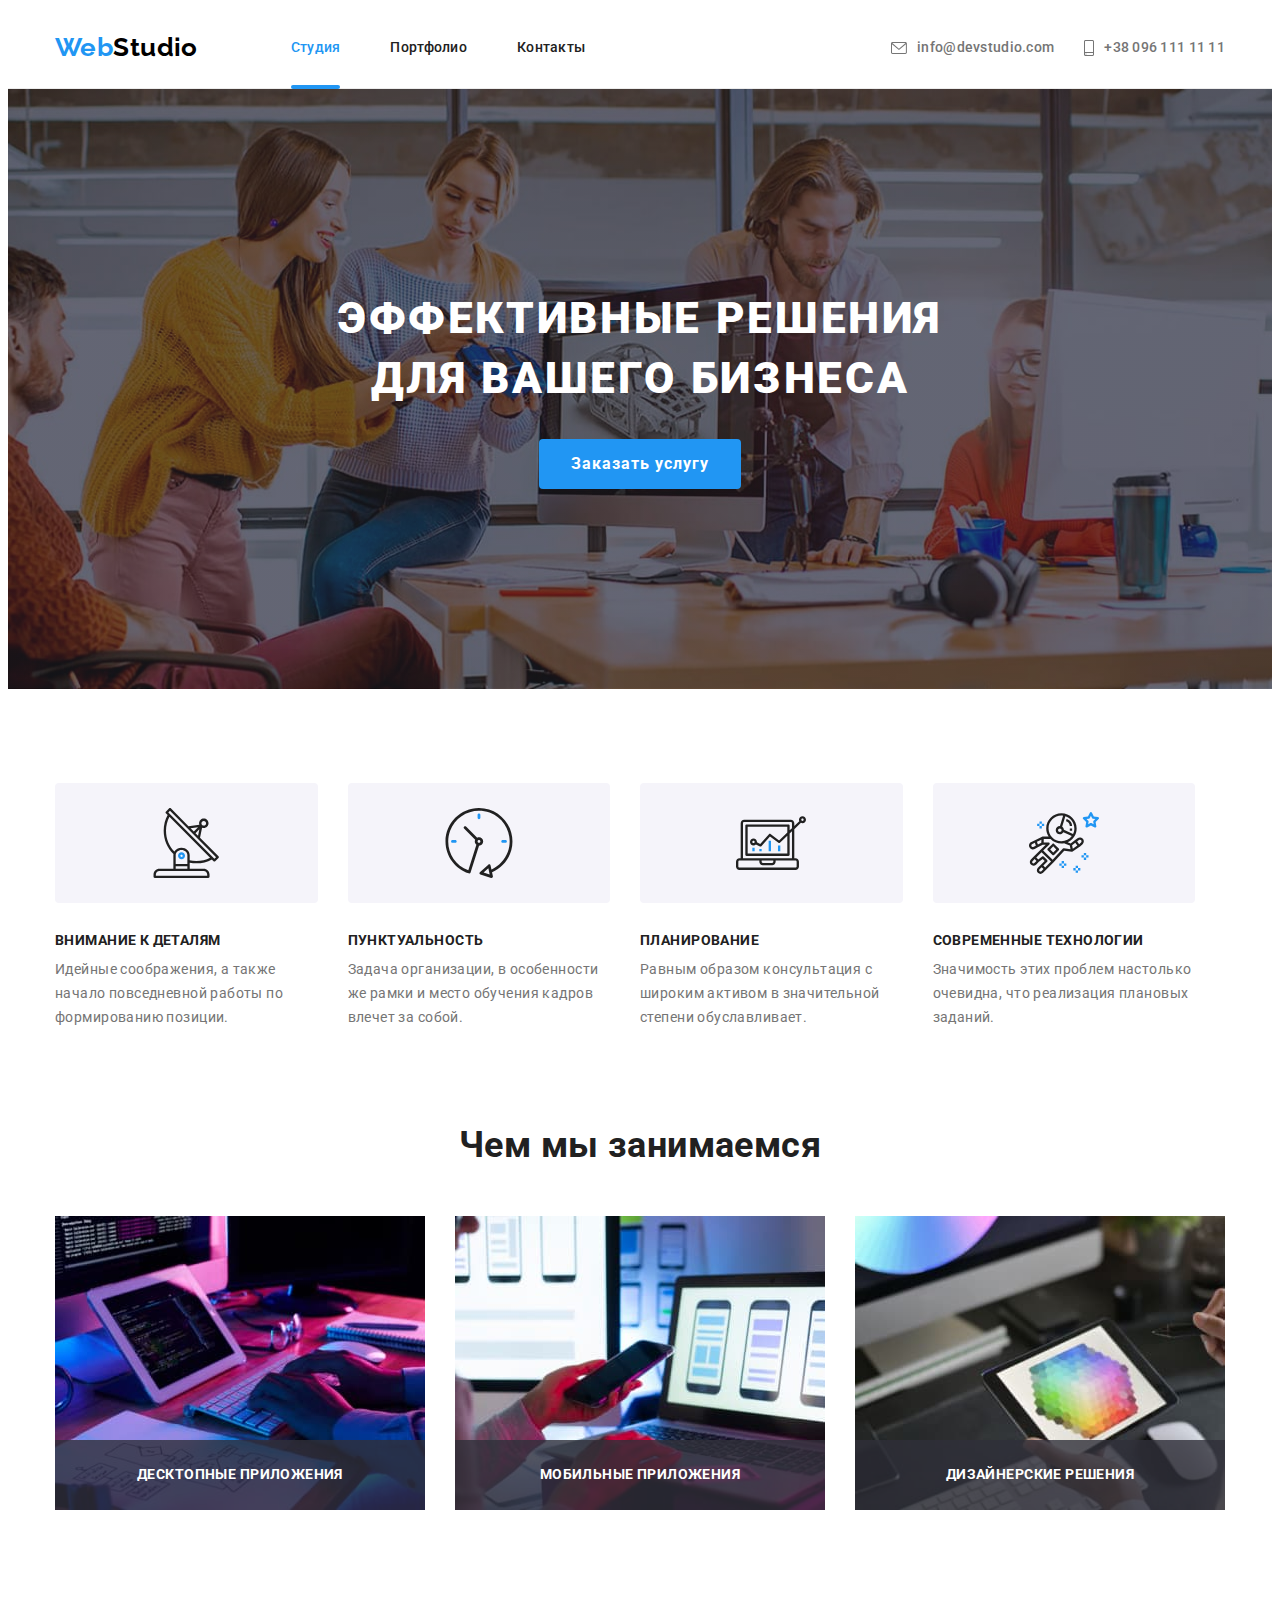
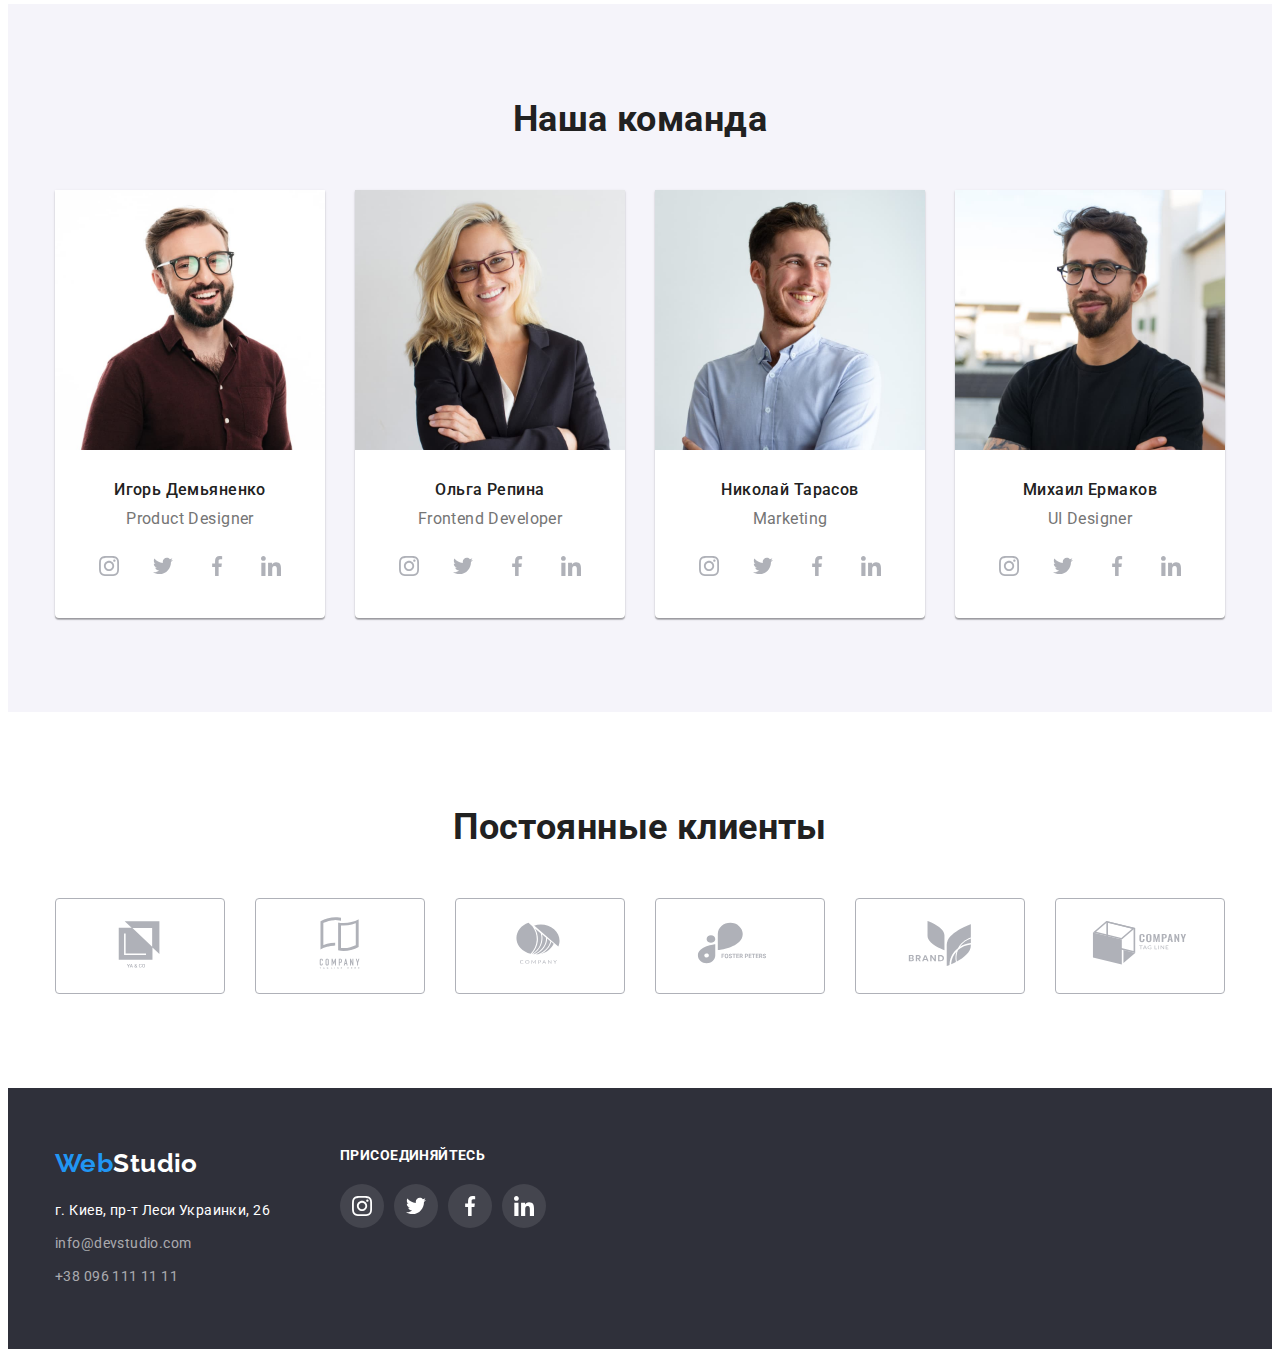
==== index.html @ ab86be27 "add HW-5" ====
<!DOCTYPE html>
<html lang="ru">
  <head>
    <meta charset="UTF-8" />
    <meta http-equiv="X-UA-Compatible" content="IE=edge" />
    <meta name="viewport" content="width=device-width, initial-scale=1.0" />
    <title>Home Work-5</title>

    <!-- FONTS -->
    <link rel="preconnect" href="https://fonts.googleapis.com" />
    <link rel="preconnect" href="https://fonts.gstatic.com" crossorigin />
    <link
      href="https://fonts.googleapis.com/css2?family=Raleway:wght@700&family=Roboto:wght@400;500;700;900&display=swap"
      rel="stylesheet"
    />

    <!-- NOMALIZE -->
    <link
      rel="stylesheet"
      href="https://cdnjs.cloudflare.com/ajax/libs/modern-normalize/1.1.0/modern-normalize.min.css"
      integrity="sha512-wpPYUAdjBVSE4KJnH1VR1HeZfpl1ub8YT/NKx4PuQ5NmX2tKuGu6U/JRp5y+Y8XG2tV+wKQpNHVUX03MfMFn9Q=="
      crossorigin="anonymous"
      referrerpolicy="no-referrer"
    />
    <link rel="stylesheet" href="./css/styles.css" />
  </head>

  <body>
    <!-- header -->
    <header class="header">
      <div class="container">
        <div class="header-inner">
          <!-- nav -->
          <nav class="navigation">
            <a class="logo" href="./index.html" lang="en"
              >Web<span class="logo-header">Studio</span></a
            >
            <ul class="navigation-list list">
              <li class="navigation-item">
                <a class="navigation-link current" href="./index.html">Студия</a>
              </li>
              <li class="navigation-item">
                <a class="navigation-link" href="./portfolio.html">Портфолио</a>
              </li>
              <li class="navigation-item">
                <a class="navigation-link" href="#footer" title="контакти"
                  >Контакты</a
                >
              </li>
            </ul>
          </nav>
          <ul class="auth-nav list">
            <li class="auth-item">
              <a class="auth-link" href="mailto:info@devstudio.com">
                <svg class="auth-link-icon" width="16" height="12">
                  <use href="./images/icons.svg#icon-envelope"></use>
                </svg>
                info@devstudio.com
              </a>
            </li>
            <li class="auth-item">
              <a class="auth-link" href="tel:+380961111111">
                <svg class="auth-link-icon" width="10" height="16">
                  <use href="./images/icons.svg#icon-smartphone"></use>
                </svg>
                +38 096 111 11 11
              </a>
            </li>
          </ul>
        </div>
      </div>
    </header>
    <main>
      <!--section Hero -->
      <section class="hero">
        <div class="container">
          <div class="hero-inner">
            <h1 class="hero-title">
              Эффективные решения <br />
              для вашего бизнеса
            </h1>

            <button class="btn hero-btn" type="button" data-modal-open>
              Заказать услугу
            </button>
          </div>
        </div>
      </section>

      <!-- section specifics-->
      <section class="section specifics">
        <div class="container">
          <h2 class="visually-hidden">Особенности</h2>
          <ul class="specifics-list list">
            <li class="specifics-item">
              <div class="specifics-icon">
                <svg class="icon" width="70" height="70">
                  <use href="./images/icons.svg#icon-antenna"></use>
                </svg>
              </div>
              <h3 class="specifics-title">Внимание к деталям</h3>
              <p class="specifics-description">
                Идейные соображения, а также начало повседневной работы по
                формированию позиции.
              </p>
            </li>
            <li class="specifics-item">
              <div class="specifics-icon">
                <svg class="icon" width="70" height="70">
                  <use href="./images/icons.svg#icon-clock"></use>
                </svg>
              </div>
              <h3 class="specifics-title">Пунктуальность</h3>
              <p class="specifics-description">
                Задача организации, в особенности же рамки и место обучения
                кадров влечет за собой.
              </p>
            </li>
            <li class="specifics-item">
              <div class="specifics-icon">
                <svg class="icon" width="70" height="70">
                  <use href="./images/icons.svg#icon-diagram"></use>
                </svg>
              </div>
              <h3 class="specifics-title">Планирование</h3>
              <p class="specifics-description">
                Равным образом консультация с широким активом в значительной
                степени обуславливает.
              </p>
            </li>
            <li class="specifics-item">
              <div class="specifics-icon">
                <svg class="icon" width="70" height="70">
                  <use href="./images/icons.svg#icon-astronaut"></use>
                </svg>
              </div>
              <h3 class="specifics-title">Современные технологии</h3>
              <p class="specifics-description">
                Значимость этих проблем настолько очевидна, что реализация
                плановых заданий.
              </p>
            </li>
          </ul>
        </div>
      </section>

      <!-- what we do  -->
      <section class="section wedo">
        <div class="container">
          <h2 class="section-title">Чем мы занимаемся</h2>
          <ul class="wedo-list list">
            <li class="wedo-item">
              <a href="" class="wedo-link">
                <img
                  src="./images/img.jpg"
                  width="370"
                  height="294"
                  alt="Фото 1 Чем мы занимаемся"
                />
                <div class="wedo-link-description">
                  <h3 class="wedo-link-text">Десктопные приложения</h3>
                </div>
              </a>
            </li>
            <li class="wedo-item">
              <a href="" class="wedo-link">
                <img
                  src="./images/img-1.jpg"
                  width="370"
                  height="294"
                  alt="Фото 2 Чем мы занимаемся"
                />
                <div class="wedo-link-description">
                  <h3 class="wedo-link-text">Мобильные приложения</h3>
                </div>
              </a>
            </li>
            <li class="wedo-item">
              <a href="" class="wedo-link">
                <img
                  src="./images/img-2.jpg"
                  width="370"
                  height="294"
                  alt="Фото 3 Чем мы занимаемся"
                />
                <div class="wedo-link-description">
                  <h3 class="wedo-link-text">Дизайнерские решения</h3>
                </div>
              </a>
            </li>
          </ul>
        </div>
      </section>

      <!-- section team -->
      <section class="section team">
        <div class="container">
          <h2 class="section-title">Наша команда</h2>
          <ul class="team-list list">
            <li class="team-item">
              <img
                class="foto"
                src="./images/team/img.jpg"
                width="270"
                height="260"
                alt="Игорь Демьяненко"
              />
              <div class="team-content">
                <h3 class="team-name">Игорь Демьяненко</h3>
                <p class="team-position" lang="en">Product Designer</p>
                <ul class="soc-list list">
                  <li class="soc-item">
                    <a
                      href="https://www.instagram.com"
                      target="_blank"
                      class="soc-link"
                    >
                      <svg class="team-link-icon" width="20" height="20">
                        <use href="./images/icons.svg#icon-instagram"></use>
                      </svg>
                    </a>
                  </li>
                  <li class="soc-item">
                    <a
                      href="https://twitter.com"
                      target="_blank"
                      class="soc-link"
                    >
                      <svg class="team-link-icon" width="20" height="20">
                        <use href="./images/icons.svg#icon-twitter"></use>
                      </svg>
                    </a>
                  </li>
                  <li class="soc-item">
                    <a
                      href="https://www.facebook.com"
                      target="_blank"
                      class="soc-link"
                    >
                      <svg class="team-link-icon" width="20" height="20">
                        <use href="./images/icons.svg#icon-facebook"></use>
                      </svg>
                    </a>
                  </li>
                  <li class="soc-item">
                    <a
                      href="https://www.linkedin.com"
                      target="_blank"
                      class="soc-link"
                    >
                      <svg class="team-link-icon" width="20" height="20">
                        <use href="./images/icons.svg#icon-linkedin"></use>
                      </svg>
                    </a>
                  </li>
                </ul>
              </div>
            </li>
            <li class="team-item">
              <img
                class="foto"
                src="./images/team/img-1.jpg"
                width="270"
                height="260"
                alt="Ольга Репина"
              />
              <div class="team-content">
                <h3 class="team-name">Ольга Репина</h3>
                <p class="team-position" lang="en">Frontend Developer</p>
                <ul class="soc-list list">
                  <li class="soc-item">
                    <a
                      href="https://www.instagram.com"
                      target="_blank"
                      class="soc-link"
                    >
                      <svg class="team-link-icon" width="20" height="20">
                        <use href="./images/icons.svg#icon-instagram"></use>
                      </svg>
                    </a>
                  </li>
                  <li class="soc-item">
                    <a
                      href="https://twitter.com"
                      target="_blank"
                      class="soc-link"
                    >
                      <svg class="team-link-icon" width="20" height="20">
                        <use href="./images/icons.svg#icon-twitter"></use>
                      </svg>
                    </a>
                  </li>
                  <li class="soc-item">
                    <a
                      href="https://www.facebook.com"
                      target="_blank"
                      class="soc-link"
                    >
                      <svg class="team-link-icon" width="20" height="20">
                        <use href="./images/icons.svg#icon-facebook"></use>
                      </svg>
                    </a>
                  </li>
                  <li class="soc-item">
                    <a
                      href="https://www.linkedin.com"
                      target="_blank"
                      class="soc-link"
                    >
                      <svg class="team-link-icon" width="20" height="20">
                        <use href="./images/icons.svg#icon-linkedin"></use>
                      </svg>
                    </a>
                  </li>
                </ul>
              </div>
            </li>
            <li class="team-item">
              <img
                class="foto"
                src="./images/team/img-2.jpg"
                width="270"
                height="260"
                alt="Николай Тарасов"
              />
              <div class="team-content">
                <h3 class="team-name">Николай Тарасов</h3>
                <p class="team-position" lang="en">Marketing</p>
                <ul class="soc-list list">
                  <li class="soc-item">
                    <a
                      href="https://www.instagram.com"
                      target="_blank"
                      class="soc-link"
                    >
                      <svg class="team-link-icon" width="20" height="20">
                        <use href="./images/icons.svg#icon-instagram"></use>
                      </svg>
                    </a>
                  </li>
                  <li class="soc-item">
                    <a
                      href="https://twitter.com"
                      target="_blank"
                      class="soc-link"
                    >
                      <svg class="team-link-icon" width="20" height="20">
                        <use href="./images/icons.svg#icon-twitter"></use>
                      </svg>
                    </a>
                  </li>
                  <li class="soc-item">
                    <a
                      href="https://www.facebook.com"
                      target="_blank"
                      class="soc-link"
                    >
                      <svg class="team-link-icon" width="20" height="20">
                        <use href="./images/icons.svg#icon-facebook"></use>
                      </svg>
                    </a>
                  </li>
                  <li class="soc-item">
                    <a
                      href="https://www.linkedin.com"
                      target="_blank"
                      class="soc-link"
                    >
                      <svg class="team-link-icon" width="20" height="20">
                        <use href="./images/icons.svg#icon-linkedin"></use>
                      </svg>
                    </a>
                  </li>
                </ul>
              </div>
            </li>
            <li class="team-item">
              <img
                class="foto"
                src="./images/team/img-3.jpg"
                width="270"
                height="260"
                alt="Михаил Ермаков"
              />
              <div class="team-content">
                <h3 class="team-name">Михаил Ермаков</h3>
                <p class="team-position" lang="en">UI Designer</p>
                <ul class="soc-list list">
                  <li class="soc-item">
                    <a
                      href="https://www.instagram.com"
                      target="_blank"
                      class="soc-link"
                    >
                      <svg class="team-link-icon" width="20" height="20">
                        <use href="./images/icons.svg#icon-instagram"></use>
                      </svg>
                    </a>
                  </li>
                  <li class="soc-item">
                    <a
                      href="https://twitter.com"
                      target="_blank"
                      class="soc-link"
                    >
                      <svg class="team-link-icon" width="20" height="20">
                        <use href="./images/icons.svg#icon-twitter"></use>
                      </svg>
                    </a>
                  </li>
                  <li class="soc-item">
                    <a
                      href="https://www.facebook.com"
                      target="_blank"
                      class="soc-link"
                    >
                      <svg class="team-link-icon" width="20" height="20">
                        <use href="./images/icons.svg#icon-facebook"></use>
                      </svg>
                    </a>
                  </li>
                  <li class="soc-item">
                    <a
                      href="https://www.linkedin.com"
                      target="_blank"
                      class="soc-link"
                    >
                      <svg class="team-link-icon" width="20" height="20">
                        <use href="./images/icons.svg#icon-linkedin"></use>
                      </svg>
                    </a>
                  </li>
                </ul>
              </div>
            </li>
          </ul>
        </div>
      </section>

      <!-- Customers -->
      <section class="customers section">
        <div class="container">
          <h2 class="section-title">Постоянные клиенты</h2>
          <ul class="customers-list list">
            <li class="customers-item">
              <a href="#" class="customers-link">
                <svg class="team-link-icon" width="106" height="60">
                  <use href="./images/icons.svg#icon-Logo1"></use>
                </svg>
              </a>
            </li>
            <li class="customers-item">
              <a href="#" class="customers-link">
                <svg class="team-link-icon" width="106" height="60">
                  <use href="./images/icons.svg#icon-Logo2"></use>
                </svg>
              </a>
            </li>
            <li class="customers-item">
              <a href="#" class="customers-link">
                <svg class="team-link-icon" width="106" height="60">
                  <use href="./images/icons.svg#icon-Logo3"></use>
                </svg>
              </a>
            </li>
            <li class="customers-item">
              <a href="#" class="customers-link">
                <svg class="team-link-icon" width="106" height="60">
                  <use href="./images/icons.svg#icon-Logo4"></use>
                </svg>
              </a>
            </li>
            <li class="customers-item">
              <a href="#" class="customers-link">
                <svg class="team-link-icon" width="106" height="60">
                  <use href="./images/icons.svg#icon-Logo5"></use>
                </svg>
              </a>
            </li>
            <li class="customers-item">
              <a href="#" class="customers-link">
                <svg class="team-link-icon" width="106" height="60">
                  <use href="./images/icons.svg#icon-Logo6"></use>
                </svg>
              </a>
            </li>
          </ul>
        </div>
      </section>
    </main>

    <!-- footer -->
    <footer class="footer" id="footer">
      <div class="footer-container container">
        <div class="footer-address">
          <a class="logo" href="./index.html"
            >Web<span class="logo-footer">Studio</span></a
          >
          <address class="address">
            <a
              class="link"
              href="https://goo.gl/maps/6HANdDSxnNxps1i66"
              target="_blank"
              >г. Киев, пр-т Леси Украинки, 26</a
            >
            <ul class="footer-list list">
              <li class="item">
                <a class="link" href="mailto:info@devstudio.com"
                  >info@devstudio.com</a
                >
              </li>
              <li class="item">
                <a class="link" href="tel:+380961111111">+38 096 111 11 11</a>
              </li>
            </ul>
          </address>
        </div>
        <div class="footer-soc">
          <b class="footer-soc-text">присоединяйтесь</b>
          <ul class="soc-list list">
            <li class="soc-item">
              <a
                href="https://www.instagram.com"
                target="_blank"
                class="soc-link"
              >
                <svg class="team-link-icon" width="20" height="20">
                  <use href="./images/icons.svg#icon-instagram"></use>
                </svg>
              </a>
            </li>
            <li class="soc-item">
              <a href="https://twitter.com" target="_blank" class="soc-link">
                <svg class="team-link-icon" width="20" height="20">
                  <use href="./images/icons.svg#icon-twitter"></use>
                </svg>
              </a>
            </li>
            <li class="soc-item">
              <a
                href="https://www.facebook.com"
                target="_blank"
                class="soc-link"
              >
                <svg class="team-link-icon" width="20" height="20">
                  <use href="./images/icons.svg#icon-facebook"></use>
                </svg>
              </a>
            </li>
            <li class="soc-item">
              <a
                href="https://www.linkedin.com"
                target="_blank"
                class="soc-link"
              >
                <svg class="team-link-icon" width="20" height="20">
                  <use href="./images/icons.svg#icon-linkedin"></use>
                </svg>
              </a>
            </li>
          </ul>
        </div>
      </div>
    </footer>

    <!-- MODAL -->
    <div class="modal-backdrop is-hidden" data-modal>
      <div class="modal">
        <button class="modal-close" data-modal-close>
          <svg class="modal-close-icon" width="18" height="18">
            <use href="./images/icons.svg#icon-close"></use>
          </svg>
        </button>
      </div>
    </div>

    <!-- JS -->
    <script src="./js/modal.js"></script>
  </body>
</html>
---- css/styles.css ----
:root {
  --primary-tex-color: #212121;
  --secondary-tex-color: #757575;
  --accent-color-white: #ffffff;
  --accent-color: #2196f3;
  --icon-color: #afb1b8;

  --primary-background: #ffffff;
  --secondary-background: #f5f4fa;
  --background: #2f303a;
  --backgroundcolor-btn: #2196f3;
  --backgroundcolor-btn-hover: #188ce8;
  --border-radius-btn: 4px;
}
html {
  box-sizing: border-box;
  scroll-behavior: smooth;
}
*,
*::after,
*::before {
  box-sizing: inherit;
}
body {
  font-family: "Roboto", sans-serif;
  font-size: 14px;
  line-height: 1.14; /*16px****/
  letter-spacing: 0.03em;
  color: var(--primary-tex-color);

  background-color: var(--primary-background);
}
h1,
h2,
h3,
h4,
h5,
h6,
p {
  margin: 0;
}

img {
  display: block;
  width: 100%;
}
.visually-hidden {
  position: absolute;
  width: 1px;
  height: 1px;
  margin: -1px;
  border: 0;
  padding: 0;

  white-space: nowrap;
  clip-path: inset(50%);
  clip: rect(0 0 0 0);
  overflow: hidden;
}
.list {
  list-style: none;
  margin: 0;
  padding: 0;
}
.container {
  width: 1200px;
  padding-left: 15px;
  padding-right: 15px;
  margin: 0 auto;
}
.section {
  padding-top: 94px;
  padding-bottom: 94px;
}
.section-title {
  margin-bottom: 50px;

  font-weight: 700;
  font-size: 36px;
  line-height: 1.17;
  text-align: center;
}
.btn {
  font-family: inherit;
  font-size: 16px;
  text-align: center;

  background-color: var(--secondary-background);
  border-radius: var(--border-radius-btn);
  cursor: pointer;
  border: none;
}

/* HEADER ******************************************************/
.header {
  border-bottom: 1px solid #ececec;
}
.header-inner,
.navigation {
  display: flex;
  align-items: center;
}

.logo {
  margin-right: 93px;
  font-family: "Raleway", sans-serif;
  font-weight: 700;
  font-size: 26px;
  line-height: 1.2;
  color: var(--accent-color);
  text-decoration: none;
}
.logo-header {
  color: #000000;
  text-decoration: none;
}

/* navigation ******************************/
.navigation-list {
  display: flex;
}
.navigation-item {
  position: relative;
  margin-right: 50px;
}
.navigation-item:last-child {
  margin-right: 0;
}

.navigation-link::after {
  content: "";
  display: block;
  opacity: 0;
  position: absolute;
  bottom: -1px;
  width: 100%;
  height: 4px;
  background-color: #2196f3;
  border-radius: 2px;

  transition: opacity 250ms;
  transition-timing-function: cubic-bezier(0.4, 0, 0.2, 1);
}
.navigation-link.current::after {
  opacity: 1;
}
.navigation-link:hover::after,
.navigation-link:focus::after {
  opacity: 1;
}

.navigation-link {
  display: inline-block;
  padding-top: 32px;
  padding-bottom: 32px;
  font-weight: 500;
  letter-spacing: 0.02em;
  color: var(--primary-tex-color);
  text-decoration: none;

  transition: color 250ms, background-color 5s;
  transition-timing-function: cubic-bezier(0.4, 0, 0.2, 1);
}

/* auth ************************************/
.auth-nav.list {
  display: flex;
  margin-left: auto;
}

.auth-item:first-child {
  margin-right: 30px;
}

.auth-link {
  display: flex;
  align-items: center;

  font-weight: 500;
  letter-spacing: 0.02em;
  color: var(--secondary-tex-color);
  text-decoration: none;

  transition: color 250ms;
  transition-timing-function: cubic-bezier(0.4, 0, 0.2, 1);
}

.auth-link-icon {
  fill: currentColor;
  margin-right: 10px;

  transition: transform 250ms;
  transition-timing-function: cubic-bezier(0.4, 0, 0.2, 1);
}

.navigation-link:hover,
.navigation-link:focus,
.auth-link:hover,
.auth-link:focus {
  color: var(--accent-color);
}
.auth-link:hover .auth-link-icon,
.auth-link:hover .auth-link-icon {
  transform: scale(1.2);
}
.current {
  color: var(--accent-color);
}
/* HERO *************************************************************************/
.hero {
  /* max-width: 1600px;
  margin: 0 auto; */

  background: linear-gradient(rgba(47, 48, 58, 0.4), rgba(47, 48, 58, 0.4)),
    url(../images/hero.jpg);
  background-repeat: no-repeat;
  background-size: 1600px;
  background-position: center;
}
.hero-inner {
  padding-top: 200px;
  padding-bottom: 200px;
  text-align: center;
}
.hero-title {
  margin-bottom: 30px;
  font-weight: 900;
  font-size: 44px;
  line-height: 1.36;
  letter-spacing: 0.06em;
  text-transform: uppercase;
  color: var(--accent-color-white);
}

.hero-btn {
  padding: 10px 32px;

  font-weight: 700;
  line-height: 1.87;
  letter-spacing: 0.06em;
  color: var(--accent-color-white);
  background-color: var(--backgroundcolor-btn);

  transition: background-color 250ms;
  transition-timing-function: cubic-bezier(0.4, 0, 0.2, 1);
}
.hero-btn:hover,
.hero-btn:focus {
  background-color: var(--backgroundcolor-btn-hover);
}

/* specifics **************************************************************************/
.specifics-list {
  display: flex;
  column-gap: 30px;
}
.specifics-item {
  /* max-width: 270px; */

  flex-basis: calc(100% / 4 - 30px);
  /* height: 100px;
  overflow: auto; */
}

.specifics-icon {
  height: 120px;
  display: flex;
  justify-content: center;
  align-items: center;
  margin-bottom: 30px;
  background: #f5f4fa;
  border-radius: 4px;
}

.specifics-title {
  margin-bottom: 10px;

  font-weight: 700;
  font-size: 14px;
  text-transform: uppercase;
}
.specifics-description {
  line-height: 1.7;
  color: var(--secondary-tex-color);
  overflow: hidden;
}

/* wedo **************************************************************************/
.wedo {
  padding-top: 0;
}
.wedo-list {
  display: flex;
  flex-wrap: wrap;
  column-gap: 30px;
  row-gap: 30px;
  /* margin-right: -30px; */
  /* margin-top: -30px; */
}
.wedo-item {
  position: relative;
  width: calc((100% - 60px) / 3);
  /* flex-basis: calc((100% - 60px) / 3); */
  /* margin-right: 30px; */
  /* margin-top: 30px; */
}
.wedo-link {
  color: #fff;
  text-decoration: none;
}

.wedo-link-description {
  position: absolute;
  bottom: 0;

  width: 100%;
  height: 70px;
  display: flex;
  justify-content: center;
  align-items: center;
  background-color: rgba(47, 48, 58, 0.8);
}
.wedo-link-text {
  font-weight: 700;
  font-size: 14px;
  line-height: 1.14;
  letter-spacing: 0.03em;
  text-transform: uppercase;
}
/* .wedo a::after {
  content: "";
  position: absolute;
  bottom: 0;

  display: block;
  width: 100%;
  padding: 27px 15px;

  font-weight: 700;
  font-size: 14px;
  line-height: 1.14;
  text-align: center;
  letter-spacing: 0.03em;
  text-transform: uppercase;
  color: #fff;

  background-color: rgba(47, 48, 58, 0.8);

  opacity: 0;
  visibility: hidden;
  transition: opacity 250ms;
  transition-timing-function: cubic-bezier(0.4, 0, 0.2, 1);
}
.wedo .item:nth-child(1) a:after {
  content: "Десктопные приложения";
}
.wedo .item:nth-child(2) a:after {
  content: "Мобильные приложения ";
}
.wedo .item:nth-child(3) a:after {
  content: "Дизайнерские решения";
}

.wedo a:hover::after {
  opacity: 1;
  visibility: visible;
} */
/* team ************************************************************************/
.team {
  background-color: var(--secondary-background);
}
.team-list {
  display: flex;
  flex-wrap: wrap;
  column-gap: 30px;
  row-gap: 30px;
}

.team-item {
  flex-basis: calc((100% - 90px) / 4);
  background-color: #fff;
  box-shadow: 0px 1px 3px rgba(0, 0, 0, 0.12), 0px 1px 1px rgba(0, 0, 0, 0.14),
    0px 2px 1px rgba(0, 0, 0, 0.2);
  border-radius: 0px 0px 4px 4px;
}

.team-content {
  padding: 30px 15px;
}
.team-name,
.team-position {
  text-align: center;
  font-weight: 500;
  font-size: 16px;
  line-height: 1.19;
}
.team-position {
  margin-top: 10px;
  margin-bottom: 16px;
  font-weight: normal;
  color: var(--secondary-tex-color);
}

/* SOCIAL-LIST ********************************************************/
.soc-list {
  display: flex;
  justify-content: center;
}

.soc-item + .soc-item {
  margin-left: 10px;
}

.soc-link {
  display: flex;
  justify-content: center;
  align-items: center;
  width: 44px;
  height: 44px;
  background-color: inherit;
  border-radius: 50%;
  fill: var(--icon-color);

  transition: fill 250ms, background-color 250ms;
  transition-timing-function: cubic-bezier(0.4, 0, 0.2, 1);
}
.soc-link:hover,
.soc-link:focus {
  fill: #ffff;
  background-color: var(--accent-color);
}

/* customers ****************************************************************/
.customers-list {
  display: flex;
  flex-wrap: wrap;
  column-gap: 30px;
  row-gap: 30px;
}
/* .customers-item + .customers-item {
  margin-left: 30px;
} */
.customers-link {
  display: inline-block;
  padding: 15px 31px;
  border: 1px solid #afb1b8;
  border-radius: 4px;
  fill: var(--icon-color);

  transition: all 0.3s ease;
}

.customers-link:hover,
.customers-link:focus {
  fill: var(--accent-color);
  border: 1px solid var(--accent-color);
}

/* portfolio ****************************************************************/

.portfolio-menu {
  display: flex;
  justify-content: center;
  margin-bottom: 50px;
}

.menu-item:not(:last-child) {
  margin-right: 8px;
}

.portfolio-btn {
  padding: 6px 22px;
  font-weight: 500;
  font-size: 16px;
  line-height: 1.6;
  background-color: var(--secondary-background);
  transition: color 250ms, background-color 250ms, box-shadow 250ms;
  transition-timing-function: cubic-bezier(0.4, 0, 0.2, 1);
}

.portfolio-btn:hover,
.portfolio-btn:focus {
  color: var(--accent-color-white);
  background-color: var(--accent-color);
  box-shadow: 0px 3px 1px rgba(0, 0, 0, 0.1), 0px 1px 2px rgba(0, 0, 0, 0.08),
    0px 2px 2px rgba(0, 0, 0, 0.12);
}
.portfolio-list {
  display: flex;
  column-gap: 30px;
  row-gap: 30px;
  flex-wrap: wrap;
}
.portfolio-item {
  flex-basis: calc((100% - 60px) / 3);
  transition: box-shadow 250ms;
  transition-timing-function: cubic-bezier(0.4, 0, 0.2, 1);
}
.portfolio-item:hover {
  box-shadow: 0px 1px 1px rgba(0, 0, 0, 0.12), 0px 4px 4px rgba(0, 0, 0, 0.06),
    1px 4px 6px rgba(0, 0, 0, 0.16);
}
.portfolio-link {
  text-decoration: none;
  color: var(--primary-tex-color);
}
.img-wrapper:hover .portfolio-overlay {
  transform: translateY(0);
  opacity: 1;
}

.img-wrapper {
  position: relative;
  overflow: hidden;
}
.portfolio-overlay {
  position: absolute;
  top: 0;
  left: 0;
  width: 100%;

  display: flex;
  justify-content: center;
  align-items: center;
  padding: 63px 24px;

  background-color: rgba(33, 150, 243, 0.9);

  transform: translateY(100%);
  opacity: 1;
  transition: transform 250ms;
  transition-timing-function: cubic-bezier(0.4, 0, 0.2, 1);
}
.portfolio-overlay p {
  font-size: 18px;
  line-height: 1.56;
  letter-spacing: 0.03em;

  color: #fff;
}
.portfolio-name-work {
  margin-bottom: 4px;
  font-weight: 700;
  font-size: 18px;
  line-height: 2;
  letter-spacing: 0.06em;
}
.portfolio-description {
  font-size: 16px;
  line-height: 1.87;

  color: var(--secondary-tex-color);
}
.portfolio-content {
  padding: 20px 24px;
  border: 1px solid #eeeeee;
  border-top: 0;
}

/* footer ************************************************************************/
.footer {
  padding-top: 60px;
  padding-bottom: 60px;
  background-color: var(--background);
}
.footer-container {
  display: flex;
  column-gap: 70px;
}
.footer .logo {
  margin-right: 0;
}
.logo-footer {
  color: var(--accent-color-white);
}

.address,
.address .link {
  margin-top: 20px;

  font-style: normal;
  font-size: 14px;
  line-height: 1.7;
  color: var(--accent-color-white);
  text-decoration: none;
}
.footer-list .item {
  margin-top: 9px;
}
.footer-list .link {
  color: rgba(255, 255, 255, 0.6);
  transition: color 250ms;
  transition-timing-function: cubic-bezier(0.4, 0, 0.2, 1);
}
.footer-list .link:hover,
.footer-list .link:focus {
  color: var(--accent-color);
}
.footer-soc-text {
  font-size: 14px;
  line-height: 1.14;
  letter-spacing: 0.03em;
  text-transform: uppercase;

  color: #ffffff;
}
.footer .soc-list {
  margin-top: 20px;
}
.footer .soc-link {
  fill: #fff;
  background-color: rgba(255, 255, 255, 10%);
}
.footer .soc-link:hover,
.footer .soc-link:focus {
  background-color: var(--accent-color);
}

/* MODAL ************************************************************************/
.modal-backdrop {
  position: fixed;
  top: 0;
  width: 100%;
  height: 100vh;

  background-color: rgba(0, 0, 0, 0.2);

  opacity: 1;
  transition: opacity 250ms, visibility 250ms;
  transition-timing-function: cubic-bezier(0.4, 0, 0.2, 1);
}
.modal {
  position: absolute;
  top: 50%;
  left: 50%;
  width: 582px;
  height: 581px;

  background-color: #fff;

  transform: translate(-50%, -50%) scale(1);
  transition: transform 0.6s;
  transition-timing-function: cubic-bezier(0.4, 0, 0.2, 1);
}

.modal-backdrop.is-hidden .modal {
  transform: translate(-50%, -50%) scale(0);
}
.modal-close {
  position: absolute;
  top: 8px;
  right: 8px;

  width: 30px;
  height: 30px;

  display: flex;
  align-items: center;
  justify-content: center;

  background-color: inherit;
  border: 1px solid hsla(0, 0%, 0%, 0.1);
  border-radius: 50%;
}
.is-hidden {
  visibility: hidden;
  opacity: 0;
  pointer-events: none;
  transition: opacity 0.6s, visibility 0.6s;
}
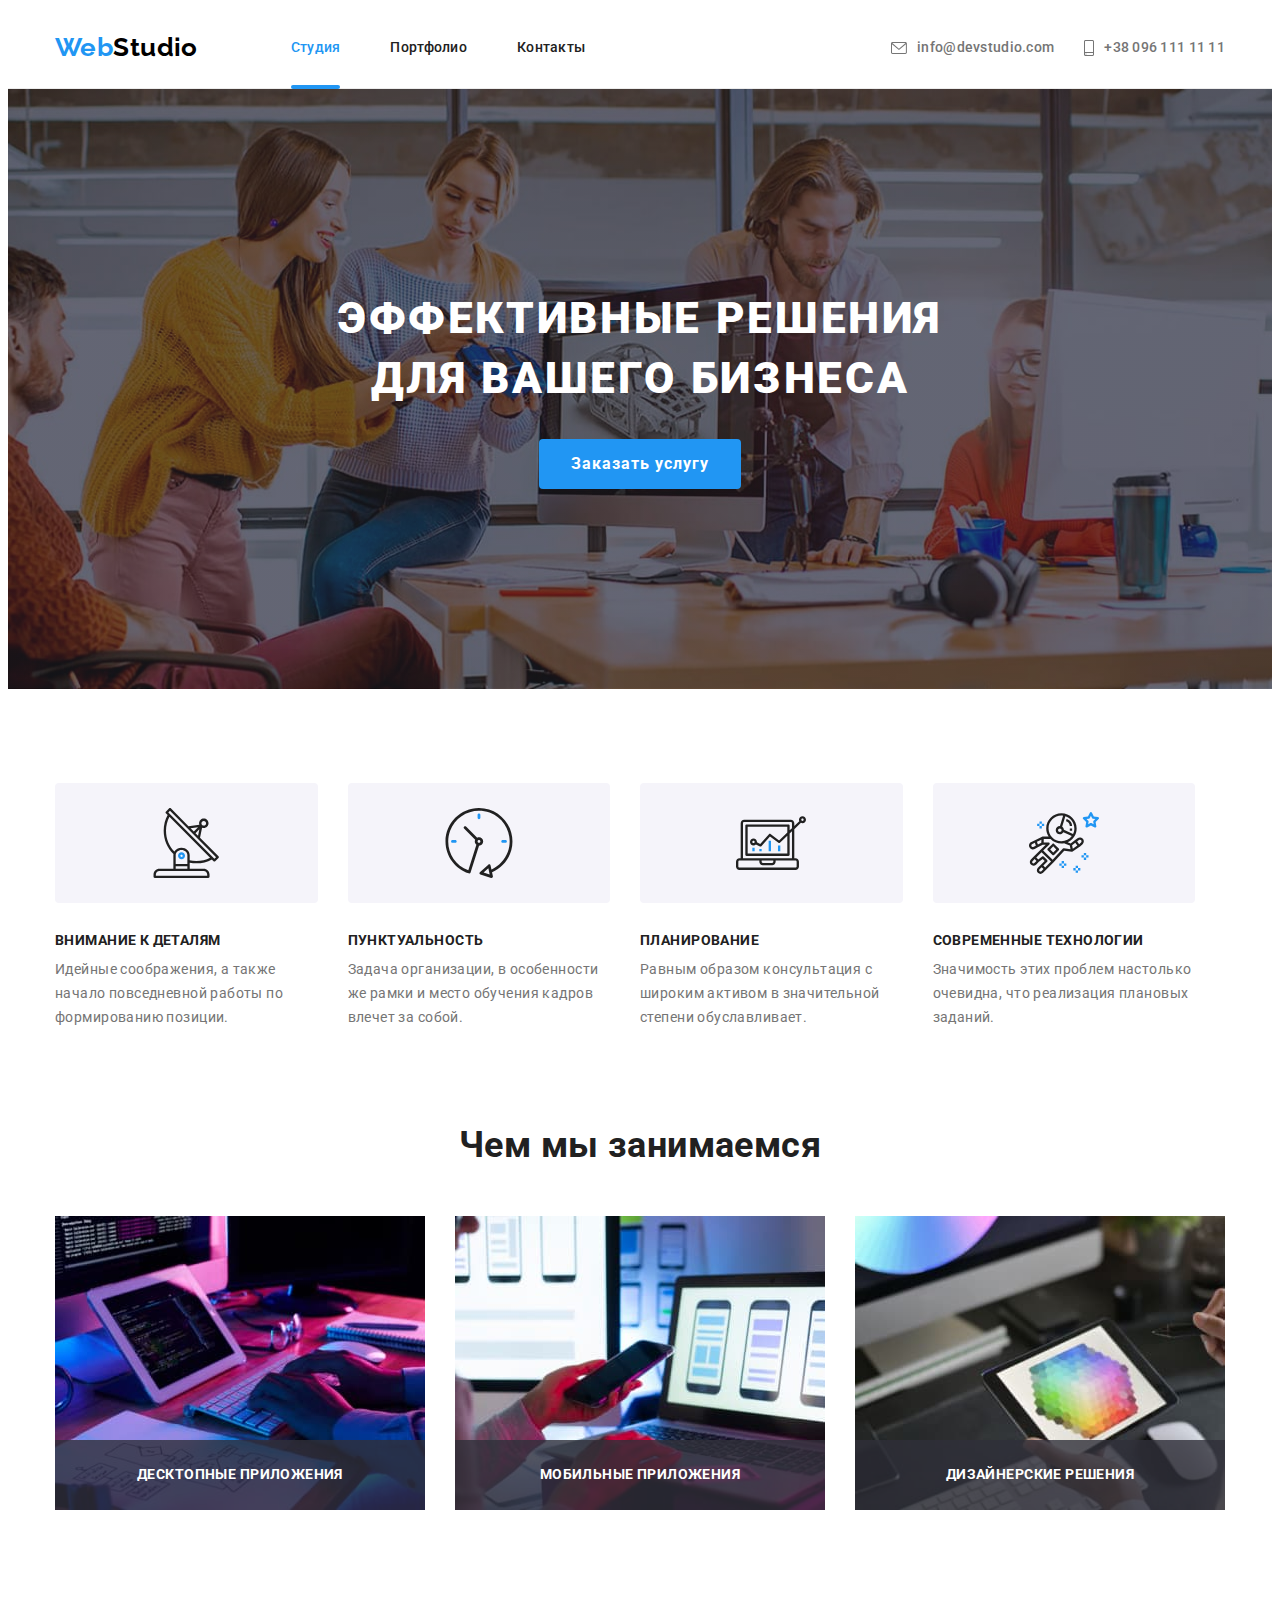
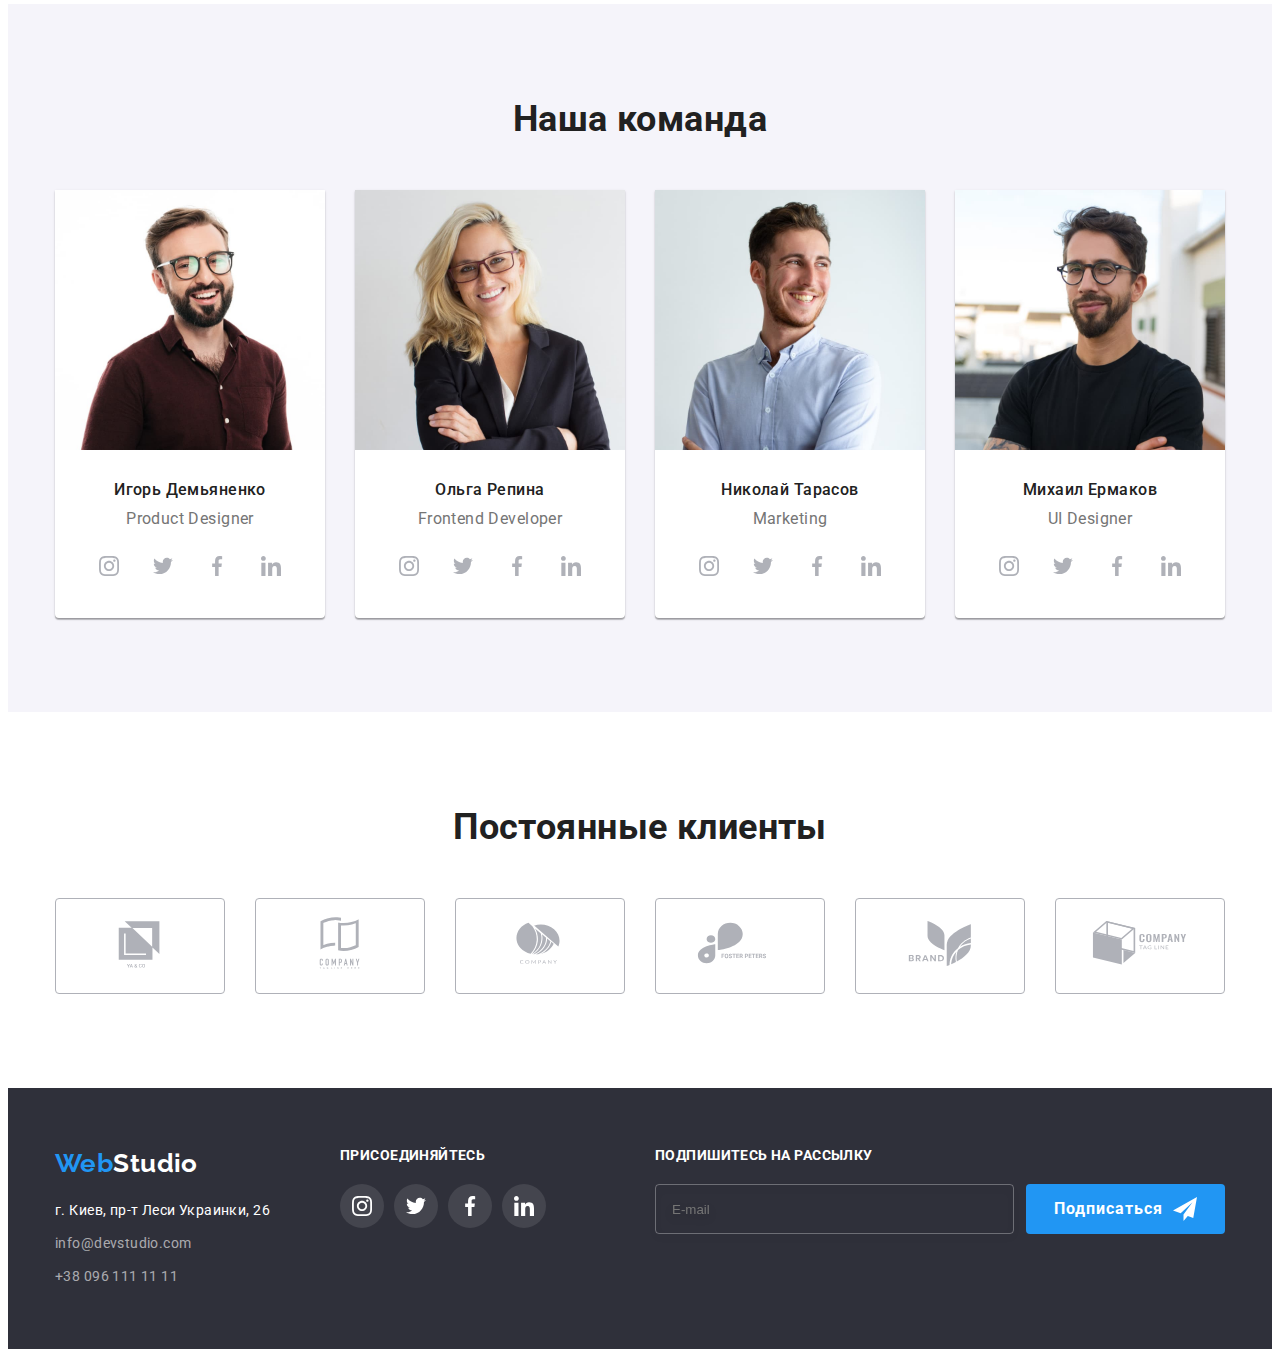
==== commit f361eba4: "add footer-form" ====
--- a/index.html
+++ b/index.html
@@ -4,7 +4,7 @@
     <meta charset="UTF-8" />
     <meta http-equiv="X-UA-Compatible" content="IE=edge" />
     <meta name="viewport" content="width=device-width, initial-scale=1.0" />
-    <title>Home Work-5</title>
+    <title>Home Work-6</title>
 
     <!-- FONTS -->
     <link rel="preconnect" href="https://fonts.googleapis.com" />
@@ -37,7 +37,9 @@
             >
             <ul class="navigation-list list">
               <li class="navigation-item">
-                <a class="navigation-link current" href="./index.html">Студия</a>
+                <a class="navigation-link current" href="./index.html"
+                  >Студия</a
+                >
               </li>
               <li class="navigation-item">
                 <a class="navigation-link" href="./portfolio.html">Портфолио</a>
@@ -80,7 +82,7 @@
               для вашего бизнеса
             </h1>
 
-            <button class="btn hero-btn" type="button" data-modal-open>
+            <button class="btn accent-btn" type="button" data-modal-open>
               Заказать услугу
             </button>
           </div>
@@ -516,7 +518,7 @@
           </address>
         </div>
         <div class="footer-soc">
-          <b class="footer-soc-text">присоединяйтесь</b>
+          <b class="footer-text">присоединяйтесь</b>
           <ul class="soc-list list">
             <li class="soc-item">
               <a
@@ -560,17 +562,78 @@
             </li>
           </ul>
         </div>
+
+        <div class="footer-form">
+          <b class="footer-text">Подпишитесь на рассылку</b>
+          <form action="#">
+            <input class="footer-input" type="email" name="mail" placeholder="E-mail" />
+            <button class="btn accent-btn footer-form-btn" type="submit">
+              Подписаться
+              <svg class="footer-form-icon" width="24" height="24">
+                <use href="./images/icons.svg#icon-send"></use>
+              </svg>
+            </button>
+          </form>
+        </div>
       </div>
     </footer>
 
     <!-- MODAL -->
     <div class="modal-backdrop is-hidden" data-modal>
       <div class="modal">
+        <h2 class="modal-title">Оставьте свои данные, мы вам перезвоним</h2>
         <button class="modal-close" data-modal-close>
           <svg class="modal-close-icon" width="18" height="18">
             <use href="./images/icons.svg#icon-close"></use>
           </svg>
         </button>
+
+        <form action="#" class="from js-speaker-form">
+          <label class="form-label">
+            Имя
+            <div class="form-input-wrapper">
+              <input class="form-input" type="text" name="name" />
+              <svg class="input-icon" width="18" height="18">
+                <use href="./images/icons.svg#icon-person-form"></use>
+              </svg>
+            </div>
+          </label>
+          <label class="form-label">
+            Имя
+            <div class="form-input-wrapper">
+              <input class="form-input" type="tel" name="tel" />
+              <svg class="input-icon" width="18" height="18">
+                <use href="./images/icons.svg#icon-phone-form"></use>
+              </svg>
+            </div>
+          </label>
+          <label class="form-label">
+            Имя
+            <div class="form-input-wrapper">
+              <input class="form-input" type="email" name="mail" />
+              <svg class="input-icon" width="18" height="18">
+                <use href="./images/icons.svg#icon-email-form"></use>
+              </svg>
+            </div>
+          </label>
+
+          <label class="form-label">
+            Комментарий
+            <textarea
+              class="form-textarea"
+              name="feedback"
+              rows="5"
+              placeholder="Введите текст"
+            ></textarea>
+          </label>
+          <label class="form-checkbox">
+            <input type="checkbox" name="language" value="python" />
+            Соглашаюсь с рассылкой и принимаю <a href="#"> Условия договора</a>
+          </label>
+          <button class="btn accent-btn form-btn" type="submit">
+            Отправить
+          </button>
+        </form>
       </div>
     </div>
 
--- a/css/styles.css
+++ b/css/styles.css
@@ -90,7 +90,23 @@
   cursor: pointer;
   border: none;
 }
-
+.accent-btn {
+  padding: 10px 32px;
+
+  font-weight: 700;
+  line-height: 1.87;
+  letter-spacing: 0.06em;
+  color: var(--accent-color-white);
+  background-color: var(--backgroundcolor-btn);
+
+  transition: background-color 250ms, box-shadow 250ms;
+  transition-timing-function: cubic-bezier(0.4, 0, 0.2, 1);
+}
+.accent-btn:hover,
+.accent-btn:focus {
+  background-color: #188ce8;
+  box-shadow: 0px 4px 4px rgba(0, 0, 0, 0.15);
+}
 /* HEADER ******************************************************/
 .header {
   border-bottom: 1px solid #ececec;
@@ -232,23 +248,6 @@
   color: var(--accent-color-white);
 }
 
-.hero-btn {
-  padding: 10px 32px;
-
-  font-weight: 700;
-  line-height: 1.87;
-  letter-spacing: 0.06em;
-  color: var(--accent-color-white);
-  background-color: var(--backgroundcolor-btn);
-
-  transition: background-color 250ms;
-  transition-timing-function: cubic-bezier(0.4, 0, 0.2, 1);
-}
-.hero-btn:hover,
-.hero-btn:focus {
-  background-color: var(--backgroundcolor-btn-hover);
-}
-
 /* specifics **************************************************************************/
 .specifics-list {
   display: flex;
@@ -596,7 +595,9 @@
 .footer-list .link:focus {
   color: var(--accent-color);
 }
-.footer-soc-text {
+.footer-text {
+  display: block;
+  margin-bottom: 20px;
   font-size: 14px;
   line-height: 1.14;
   letter-spacing: 0.03em;
@@ -604,9 +605,7 @@
 
   color: #ffffff;
 }
-.footer .soc-list {
-  margin-top: 20px;
-}
+
 .footer .soc-link {
   fill: #fff;
   background-color: rgba(255, 255, 255, 10%);
@@ -614,6 +613,34 @@
 .footer .soc-link:hover,
 .footer .soc-link:focus {
   background-color: var(--accent-color);
+}
+
+.footer-form {
+  width: 570px;
+  margin-left: auto;
+}
+.footer-form form {
+  display: flex;
+}
+.footer-input {
+  flex-grow: 1;
+  margin-right: 12px;
+  padding: 15px 16px;
+  color: var(--accent-color-white);
+  background-color: inherit;
+  border: 1px solid rgba(255, 255, 255, 0.3);
+  filter: drop-shadow(0px 4px 4px rgba(0, 0, 0, 0.15));
+  border-radius: 4px;
+}
+
+.footer-form-btn {
+  display: flex;
+  align-items: center;
+  padding: 10px 28px;
+}
+.footer-form-icon {
+  margin-left: 10px;
+  fill: #ffff;
 }
 
 /* MODAL ************************************************************************/
@@ -637,6 +664,9 @@
   height: 581px;
 
   background-color: #fff;
+  box-shadow: 0px 1px 3px rgba(0, 0, 0, 0.12), 0px 1px 1px rgba(0, 0, 0, 0.14),
+    0px 2px 1px rgba(0, 0, 0, 0.2);
+  border-radius: 4px;
 
   transform: translate(-50%, -50%) scale(1);
   transition: transform 0.6s;
@@ -661,6 +691,14 @@
   background-color: inherit;
   border: 1px solid hsla(0, 0%, 0%, 0.1);
   border-radius: 50%;
+
+  transition: fill 250ms;
+  transition-timing-function: cubic-bezier(0.4, 0, 0.2, 1);
+}
+.modal-close:hover,
+.modal-close:focus {
+  fill: var(--accent-color);
+  cursor: pointer;
 }
 .is-hidden {
   visibility: hidden;
@@ -668,3 +706,102 @@
   pointer-events: none;
   transition: opacity 0.6s, visibility 0.6s;
 }
+
+/* form */
+.modal-title {
+  margin-top: 40px;
+
+  font-weight: 700;
+  font-size: 20px;
+  line-height: 1.15;
+  text-align: center;
+  letter-spacing: 0.03em;
+
+  color: var(--primary-tex-color);
+}
+.from {
+  width: 448px;
+  margin: 0 auto;
+  margin-top: 12px;
+  text-align: center;
+}
+
+.form-label {
+  width: 100%;
+  display: block;
+  margin-bottom: 10px;
+
+  font-weight: 400;
+  font-size: 12px;
+  line-height: 1.17;
+  letter-spacing: 0.01em;
+  text-align: left;
+
+  color: var(--secondary-tex-color);
+}
+.form-input-wrapper {
+  position: relative;
+
+  fill: inherit;
+}
+
+.form-input {
+  padding-left: 40px;
+  height: 40px;
+}
+.form-input,
+.form-textarea {
+  width: 100%;
+  margin-top: 4px;
+  border-radius: 4px;
+  border: 1px solid rgba(33, 33, 33, 0.2);
+  outline: inherit;
+  transition: border 250ms;
+  transition-timing-function: cubic-bezier(0.4, 0, 0.2, 1);
+}
+
+.form-input:focus,
+.form-textarea:focus {
+  border: 1px solid var(--accent-color);
+}
+
+.form-textarea {
+  height: 120px;
+  padding: 12px 16px;
+}
+.input-icon {
+  position: absolute;
+  top: 11px;
+  left: 12px;
+  fill: inherit;
+  transition: fill 250ms;
+  transition-timing-function: cubic-bezier(0.4, 0, 0.2, 1);
+}
+
+.form-input:focus ~ .input-icon {
+  fill: var(--accent-color);
+}
+.form-checkbox {
+  display: flex;
+  align-items: center;
+  margin-top: 20px;
+  font-size: 14px;
+  line-height: 1.7;
+  letter-spacing: 0.03em;
+
+  color: var(--secondary-tex-color);
+}
+.form-checkbox input {
+  margin-right: 8px;
+  width: 16px;
+  height: 15px;
+  background: #212121;
+}
+.form-checkbox a {
+  margin-left: 5px;
+  color: var(--accent-color);
+}
+.form-btn {
+  margin-top: 30px;
+  padding: 10px 55px;
+}
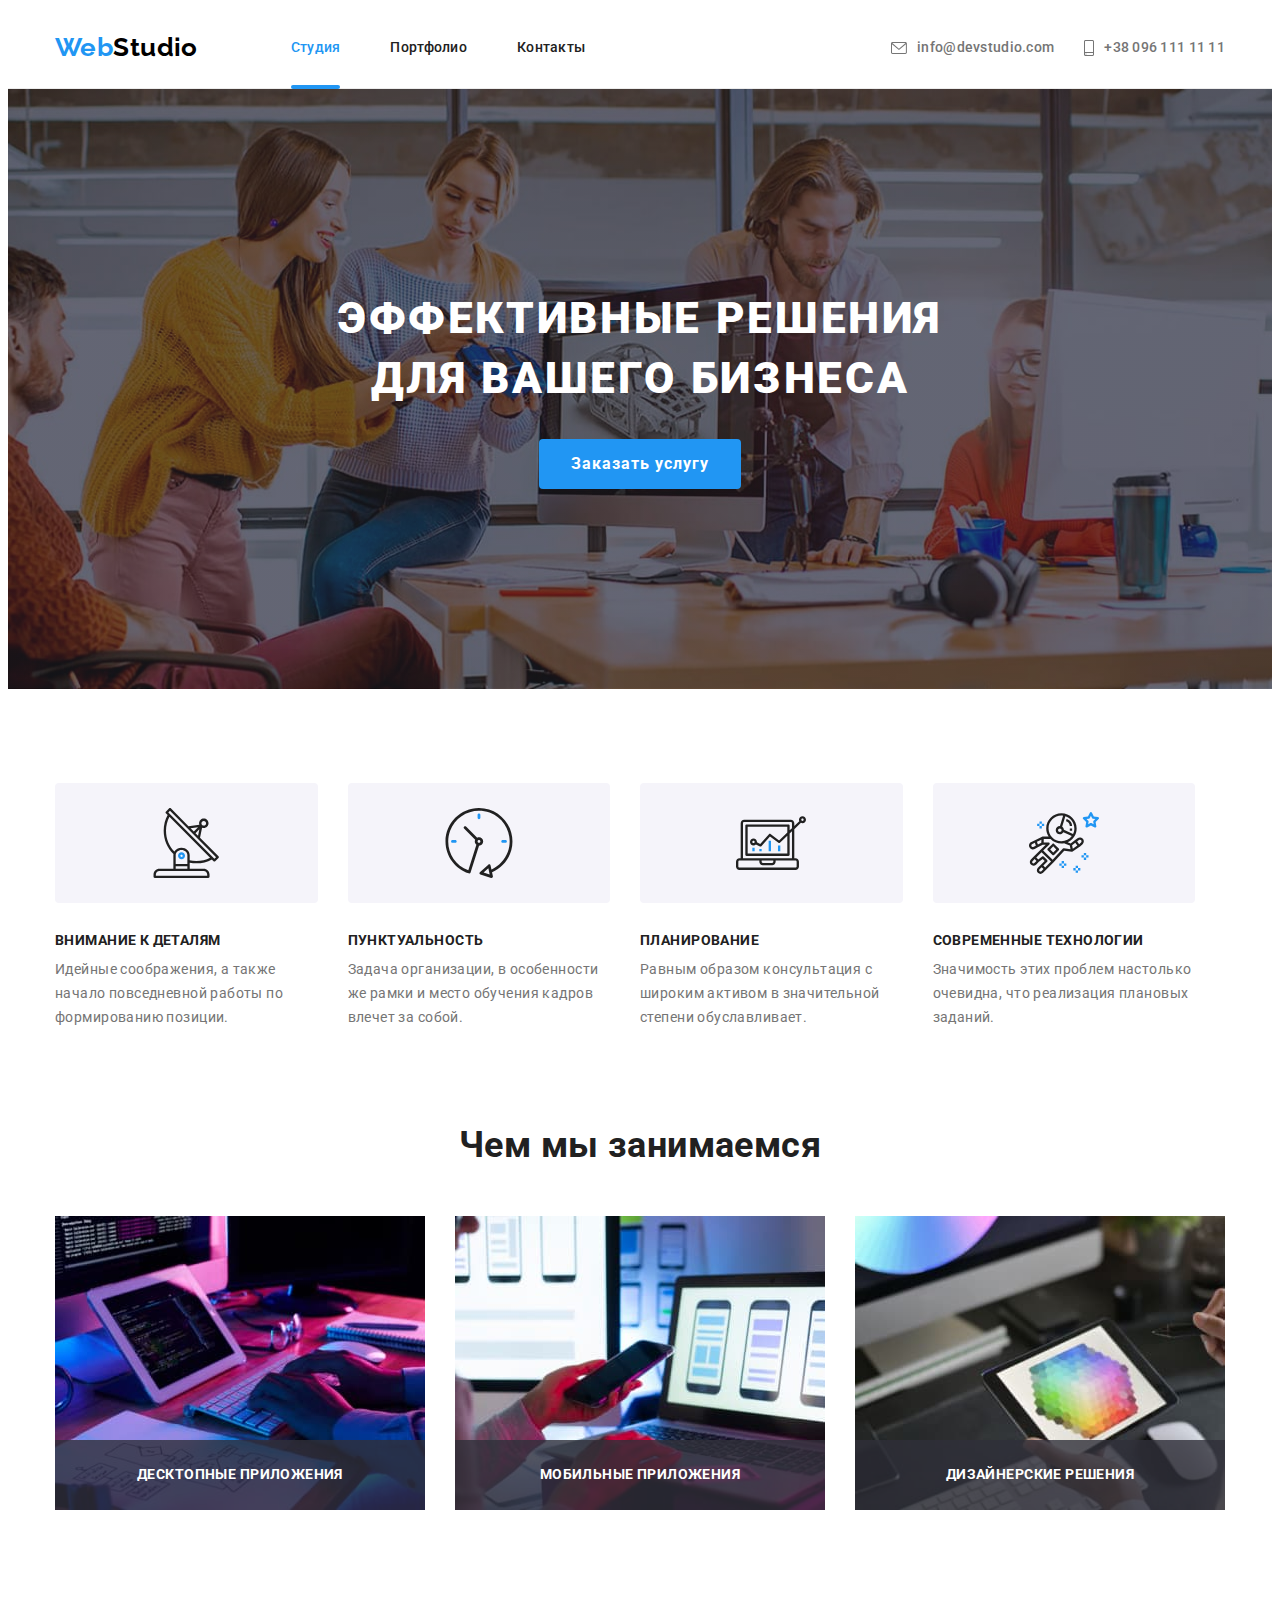
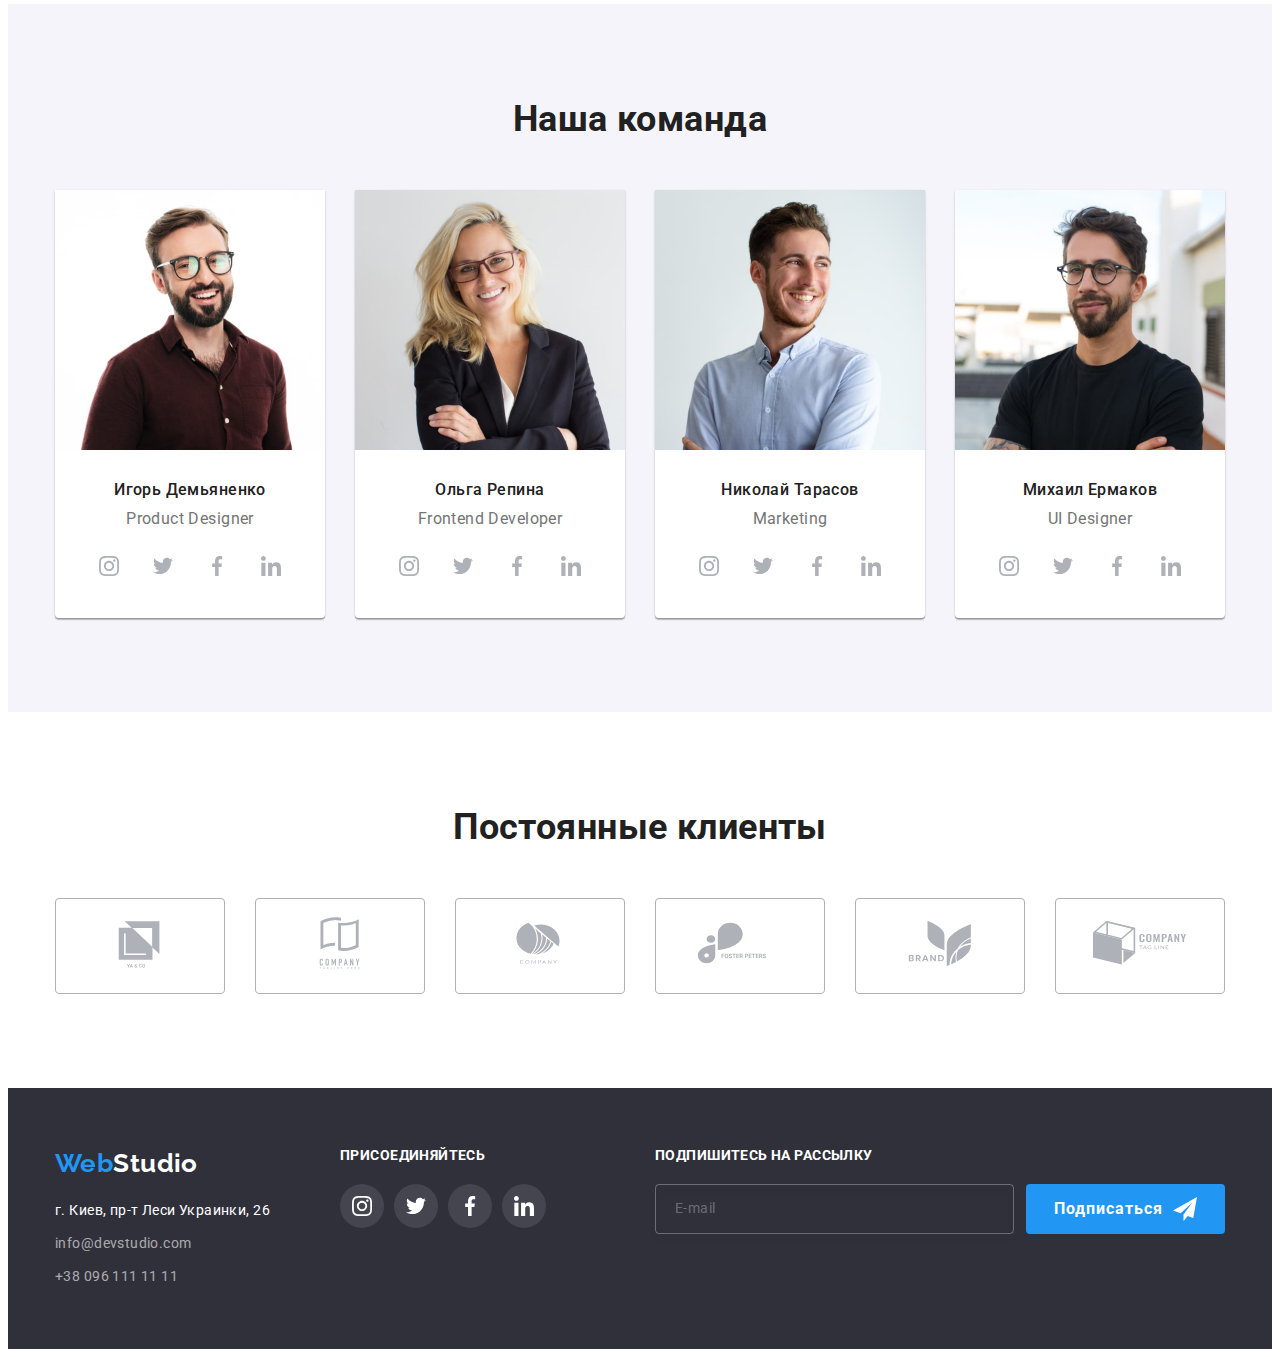
==== commit 93074eee: "form-footer and checkbox" ====
--- a/index.html
+++ b/index.html
@@ -490,7 +490,6 @@
         </div>
       </section>
     </main>
-
     <!-- footer -->
     <footer class="footer" id="footer">
       <div class="footer-container container">
@@ -565,8 +564,16 @@
 
         <div class="footer-form">
           <b class="footer-text">Подпишитесь на рассылку</b>
-          <form action="#">
-            <input class="footer-input" type="email" name="mail" placeholder="E-mail" />
+          <form action="#" class="js-speaker-form">
+            <input
+              class="footer-input"
+              type="email"
+              name="mail"
+              placeholder="  "
+              data-placeholder="введіть свій email"
+              autocomplete="on"
+            />
+            <label class="footer-label">E-mail</label>
             <button class="btn accent-btn footer-form-btn" type="submit">
               Подписаться
               <svg class="footer-form-icon" width="24" height="24">
@@ -592,25 +599,38 @@
           <label class="form-label">
             Имя
             <div class="form-input-wrapper">
-              <input class="form-input" type="text" name="name" />
+              <input
+                class="form-input"
+                type="text"
+                name="name"
+                required
+                minlength="2"
+              />
+
               <svg class="input-icon" width="18" height="18">
                 <use href="./images/icons.svg#icon-person-form"></use>
               </svg>
             </div>
           </label>
           <label class="form-label">
-            Имя
+            Телефон
             <div class="form-input-wrapper">
-              <input class="form-input" type="tel" name="tel" />
+              <input
+                class="form-input"
+                type="tel"
+                name="tel"
+                required
+                value="+"
+              />
               <svg class="input-icon" width="18" height="18">
                 <use href="./images/icons.svg#icon-phone-form"></use>
               </svg>
             </div>
           </label>
           <label class="form-label">
-            Имя
+            Почта
             <div class="form-input-wrapper">
-              <input class="form-input" type="email" name="mail" />
+              <input class="form-input" type="email" name="mail" required />
               <svg class="input-icon" width="18" height="18">
                 <use href="./images/icons.svg#icon-email-form"></use>
               </svg>
@@ -622,14 +642,21 @@
             <textarea
               class="form-textarea"
               name="feedback"
-              rows="5"
               placeholder="Введите текст"
             ></textarea>
           </label>
-          <label class="form-checkbox">
-            <input type="checkbox" name="language" value="python" />
-            Соглашаюсь с рассылкой и принимаю <a href="#"> Условия договора</a>
-          </label>
+          <div class="form-field">
+            <input
+              class="form-checkbox-input visually-hidden"
+              type="checkbox"
+              name="checkbox"
+              id="modal-checkbox"
+            />
+            <label class="form-checkbox" for="modal-checkbox">
+              Соглашаюсь с рассылкой и принимаю
+              <a href="#"> Условия договора</a>
+            </label>
+          </div>
           <button class="btn accent-btn form-btn" type="submit">
             Отправить
           </button>
--- a/css/styles.css
+++ b/css/styles.css
@@ -632,7 +632,40 @@
   filter: drop-shadow(0px 4px 4px rgba(0, 0, 0, 0.15));
   border-radius: 4px;
 }
-
+.footer-form form {
+  position: relative;
+}
+
+.footer-label {
+  position: absolute;
+  top: 50%;
+  left: 20px;
+  transform: translateY(-50%);
+
+  color: rgba(255, 255, 255, 0.3);
+  transition: top 200ms linear;
+}
+
+.footer-input:focus + .footer-label,
+.footer-input:not(:placeholder-shown) + .footer-label {
+  left: 10px;
+  background-color: var(--background);
+  padding: 5px;
+  top: 0px;
+  /* transform: translateY(-38px); */
+  z-index: 1;
+}
+.footer-input:-webkit-autofill,
+.footer-input:-webkit-autofill:hover,
+.footer-input:-webkit-autofill:focus,
+.footer-input:-webkit-autofill:active {
+  transition: background-color 5000s ease-in-out 0s;
+  box-shadow: 0 0 0px 1000px inherit inset;
+  -webkit-text-fill-color: #ffffff;
+  font-weight: 400;
+  font-size: 16px;
+  line-height: 1.25;
+}
 .footer-form-btn {
   display: flex;
   align-items: center;
@@ -741,7 +774,8 @@
 }
 .form-input-wrapper {
   position: relative;
-
+  display: flex;
+  align-items: center;
   fill: inherit;
 }
 
@@ -764,14 +798,21 @@
 .form-textarea:focus {
   border: 1px solid var(--accent-color);
 }
-
+/* .form-input:invalid {
+  border-color: red;
+}
+.form-input:valid {
+  border-color: green;
+} */
 .form-textarea {
+  width: 100%;
   height: 120px;
   padding: 12px 16px;
+
+  resize: none;
 }
 .input-icon {
   position: absolute;
-  top: 11px;
   left: 12px;
   fill: inherit;
   transition: fill 250ms;
@@ -781,22 +822,36 @@
 .form-input:focus ~ .input-icon {
   fill: var(--accent-color);
 }
+
+.form-field {
+  margin-top: 20px;
+}
 .form-checkbox {
   display: flex;
   align-items: center;
-  margin-top: 20px;
   font-size: 14px;
   line-height: 1.7;
   letter-spacing: 0.03em;
 
   color: var(--secondary-tex-color);
 }
-.form-checkbox input {
-  margin-right: 8px;
+.form-checkbox:before {
+  content: "";
   width: 16px;
   height: 15px;
-  background: #212121;
-}
+  margin-right: 8px;
+  border: 2px solid #212121;
+  border-radius: 3px;
+}
+
+.form-checkbox-input:checked + .form-checkbox::before {
+  background-color: #2196f3;
+  background-image: url(../images/check.svg);
+  background-position: center center;
+  background-repeat: no-repeat;
+  border: none;
+}
+
 .form-checkbox a {
   margin-left: 5px;
   color: var(--accent-color);
